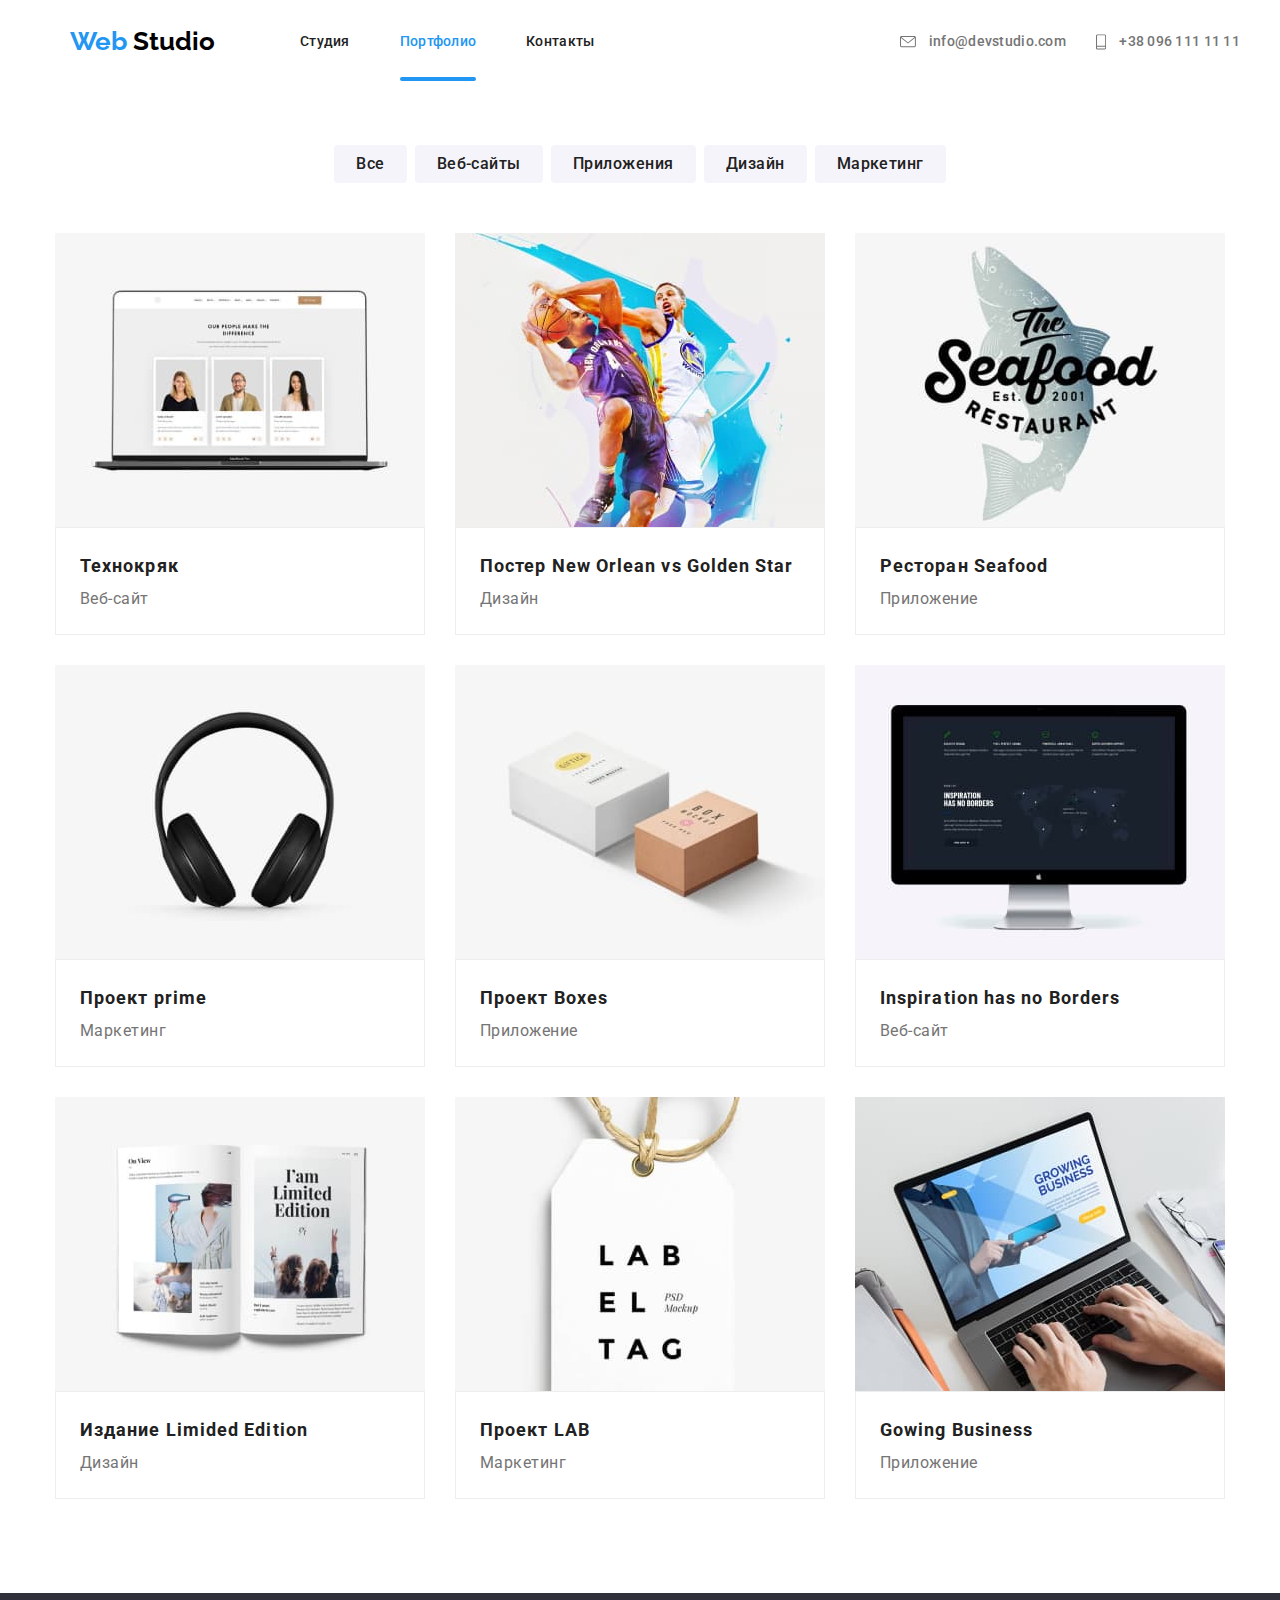
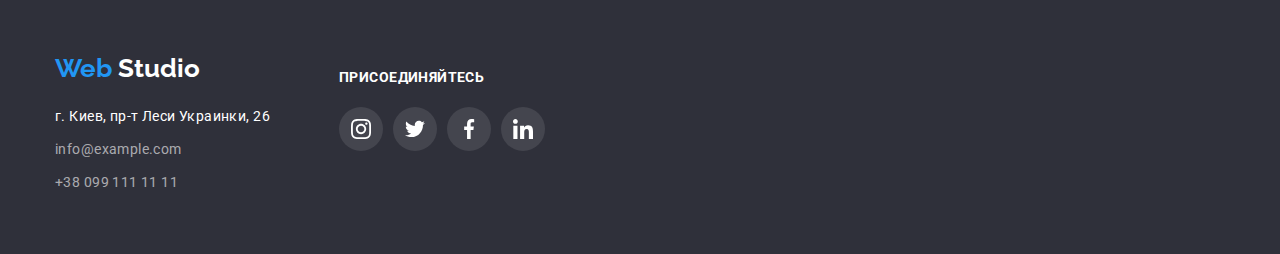
==== portfolio.html @ 4b692ace "1" ====
<!DOCTYPE html>
<html lang="ru">
	<head>
		<meta charset="UTF-8" />
		<meta name="viewport" content="width=device-width, initial-scale=1.0" />
		<meta http-equiv="X-UA-Compatible" content="ie=edge" />
		<link rel="stylesheet" href="./css/normalize.css" />
		<link rel="stylesheet" href="./css/styles.css" />

		<link
			href="https://fonts.googleapis.com/css2?family=Raleway:wght@700&family=Roboto:wght@400;500;700;900&display=swap"
			rel="stylesheet"
		/>
		<link
			rel="stylesheet"
			href="https://cdnjs.cloudflare.com/ajax/libs/modern-normalize/0.7.0/modern-normalize.min.css"
		/>

		<title>Портфолио</title>
	</head>
	<body>
		<header class="page-header">
			<div class="container">
				<nav class="container main-nav">
					<a class="logo" href="./index.html">
						<p>
							<span>Web</span>
							Studio
						</p>
					</a>
					<ul class="site-nav list">
						<li class="item"><a href="./index.html" class="link">Студия</a></li>
						<li class="item current"><a href="./portfolio.html" class="link current">Портфолио</a></li>
						<li class="item"><a href="" class="link">Контакты</a></li>
					</ul>
					<ul class="head-contacts">
						<li class="contacts-item">
							<a href="mailto:info@devstudio.com" class="link-button">
								<svg class="head-contacts-icon" width="16" height="12">
									<use href="./images/symbol-defs.svg#icon-e-mail"></use>
								</svg>
								info@devstudio.com
							</a>
						</li>
						<li class="contacts-item">
							<a href="tel:+380961111111" class="link-button">
								<svg class="head-contacts-icon" width="10" height="16">
									<use href="./images/symbol-defs.svg#icon-smartphone"></use>
								</svg>
								+38 096 111 11 11
							</a>
						</li>
					</ul>
				</nav>
			</div>
		</header>

		<main>
			<section>
				<div class="container">
					<ul class="portfolio-overlay">
						<li class="item"><a href="" class="btn">Все</a></li>
						<li class="item">
							<a href="" class="btn">Веб-сайты</a>
						</li>
						<li class="item"><a href="" class="btn">Приложения</a></li>
						<li class="item"><a href="" class="btn">Дизайн</a></li>
						<li class="item"><a href="" class="btn">Маркетинг</a></li>
					</ul>

					<ul class="portfolio-products">
						<li class="item">
							<a href="" class="products-btn">
								<div class="portfolio-thumb">
									<img
										src="./images/portfolio/imgtechnocrack.jpg"
										class="portfolio-product-pic"
										alt="Технокряк"
										width="370"
									/>

									<p class="portfolio-product-discription">
										Технокряк это современная площадка распространения коронавируса. Компании используют эту платформу
										для цифрового шпионажа и атак на защищённые сервера конкурентов.
									</p>
								</div>
								<div class="portfolio-product-section-1">
									<h2 class="portfolio-product-title">Технокряк</h2>
									<p class="portfolio-product-sort">Веб-сайт</p>
								</div>
							</a>
						</li>
						<li class="item">
							<a href="" class="products-btn">
								<div class="portfolio-thumb">
									<img
										src="./images/portfolio/imgposter-golden-star.jpg"
										class="portfolio-product-pic"
										alt="Постер Голден Стар"
										width="370"
									/>

									<p class="portfolio-product-discription">
										Технокряк это современная площадка распространения коронавируса. Компании используют эту платформу
										для цифрового шпионажа и атак на защищённые сервера конкурентов.
									</p>
								</div>
								<div class="portfolio-product-section-1">
									<h2 class="portfolio-product-title">Постер New Orlean vs Golden Star</h2>
									<p class="portfolio-product-sort">Дизайн</p>
								</div>
							</a>
						</li>
						<li class="item">
							<a href="" class="products-btn">
								<div class="portfolio-thumb">
									<img
										src="./images/portfolio/imgseafood-restaurant.jpg"
										class="portfolio-product-pic"
										alt="Ресторан Сии Фуд"
										width="370"
									/>

									<p class="portfolio-product-discription">
										Технокряк это современная площадка распространения коронавируса. Компании используют эту платформу
										для цифрового шпионажа и атак на защищённые сервера конкурентов.
									</p>
								</div>
								<div class="portfolio-product-section-1">
									<h2 class="portfolio-product-title">Ресторан Seafood</h2>
									<p class="portfolio-product-sort">Приложение</p>
								</div>
							</a>
						</li>
						<li class="item">
							<a href="" class="products-btn">
								<div class="portfolio-thumb">
									<img
										src="./images/portfolio/imgproject-prime.jpg"
										class="portfolio-product-pic"
										alt="Проект Прайм"
										width="370"
									/>

									<p class="portfolio-product-discription">
										Технокряк это современная площадка распространения коронавируса. Компании используют эту платформу
										для цифрового шпионажа и атак на защищённые сервера конкурентов.
									</p>
								</div>
								<div class="portfolio-product-section-1">
									<h2 class="portfolio-product-title">Проект prime</h2>
									<p class="portfolio-product-sort">Маркетинг</p>
								</div>
							</a>
						</li>
						<li class="item">
							<a href="" class="products-btn">
								<div class="portfolio-thumb">
									<img
										src="./images/portfolio/imgproject-boxes.jpg"
										class="portfolio-product-pic"
										alt="Проект Боксез"
										width="370"
									/>

									<p class="portfolio-product-discription">
										Технокряк это современная площадка распространения коронавируса. Компании используют эту платформу
										для цифрового шпионажа и атак на защищённые сервера конкурентов.
									</p>
								</div>
								<div class="portfolio-product-section-1">
									<h2 class="portfolio-product-title">Проект Boxes</h2>
									<p class="portfolio-product-sort">Приложение</p>
								</div>
							</a>
						</li>
						<li class="item">
							<a href="" class="products-btn">
								<div class="portfolio-thumb">
									<img
										src="./images/portfolio/imginspiration-has-no-borders.jpg"
										class="portfolio-product-pic"
										alt=" Проект Вдохновение без границ"
										width="370"
									/>

									<p class="portfolio-product-discription">
										Технокряк это современная площадка распространения коронавируса. Компании используют эту платформу
										для цифрового шпионажа и атак на защищённые сервера конкурентов.
									</p>
								</div>
								<div class="portfolio-product-section-1">
									<h2 class="portfolio-product-title">Inspiration has no Borders</h2>
									<p class="portfolio-product-sort">Веб-сайт</p>
								</div>
							</a>
						</li>
						<li class="item">
							<a href="" class="products-btn">
								<div class="portfolio-thumb">
									<img
										src="./images/portfolio/imgizdanie-limited.jpg"
										class="portfolio-product-pic"
										alt="Издание лимитед"
										width="370"
									/>

									<p class="portfolio-product-discription">
										Технокряк это современная площадка распространения коронавируса. Компании используют эту платформу
										для цифрового шпионажа и атак на защищённые сервера конкурентов.
									</p>
								</div>
								<div class="portfolio-product-section-1">
									<h2 class="portfolio-product-title">Издание Limided Edition</h2>
									<p class="portfolio-product-sort">Дизайн</p>
								</div>
							</a>
						</li>
						<li class="item">
							<a href="" class="products-btn">
								<div class="portfolio-thumb">
									<img
										src="./images/portfolio/imgproject-lab.jpg"
										class="portfolio-product-pic"
										alt="Проект лаб"
										width="370"
									/>

									<p class="portfolio-product-discription">
										Технокряк это современная площадка распространения коронавируса. Компании используют эту платформу
										для цифрового шпионажа и атак на защищённые сервера конкурентов.
									</p>
								</div>
								<div class="portfolio-product-section-1">
									<h2 class="portfolio-product-title">Проект LAB</h2>
									<p class="portfolio-product-sort">Маркетинг</p>
								</div>
							</a>
						</li>
						<li class="item">
							<a href="" class="products-btn">
								<div class="portfolio-thumb">
									<img
										src="./images/portfolio/imggrowing-business.jpg"
										class="portfolio-product-pic"
										alt="Приложение Гроуинг бизнес "
										width="370"
									/>

									<p class="portfolio-product-discription">
										Технокряк это современная площадка распространения коронавируса. Компании используют эту платформу
										для цифрового шпионажа и атак на защищённые сервера конкурентов.
									</p>
								</div>
								<div class="portfolio-product-section-1">
									<h2 class="portfolio-product-title">Gowing Business</h2>
									<p class="portfolio-product-sort">Приложение</p>
								</div>
							</a>
						</li>
					</ul>
				</div>
			</section>
		</main>

		<footer class="container-footer">
			<div class="container">
				<div class="footer-block-one">
					<a class="logo-2" href="./index.html">
						<p>
							<span>Web</span>
							Studio
						</p>
					</a>
					<address class="footer-contacts">
						<span>г. Киев, пр-т Леси Украинки, 26</span>
						<ul class="contacts-list">
							<li class="item">
								<a href="mailto:info@example.com">info@example.com</a>
							</li>
							<li class="item">
								<a href="tel:+380991111111">+38 099 111 11 11</a>
							</li>
						</ul>
					</address>
				</div>
				<div class="footer-block-two">
					<b class="join-us">Присоединяйтесь</b>
					<ul class="join-us-list">
						<li class="footer-social-icon-item">
							<a href="#" class="footer-social-button">
								<svg class="footer-social-icon" width="20" height="20">
									<use href="./images/symbol-defs.svg#icon-instagram-1"></use>
								</svg>
							</a>
						</li>
						<li class="footer-social-icon-item">
							<a href="#" class="footer-social-button">
								<svg class="footer-social-icon" width="20" height="20">
									<use href="./images/symbol-defs.svg#icon-twitter-1"></use>
								</svg>
							</a>
						</li>
						<li class="footer-social-icon-item">
							<a href="#" class="footer-social-button">
								<svg class="footer-social-icon" width="20" height="20">
									<use href="./images/symbol-defs.svg#icon-facebook-1"></use>
								</svg>
							</a>
						</li>
						<li class="footer-social-icon-item">
							<a href="#" class="footer-social-button">
								<svg class="footer-social-icon" width="20" height="20">
									<use href="./images/symbol-defs.svg#icon-linkedin-1"></use>
								</svg>
							</a>
						</li>
					</ul>
				</div>
				<!--
						<div class="footer-block-three">
							<div class="footer-header">Подпишитесь на рассылку</div>
							<a href="" class="footer-button">Подписаться</a>
						</div>
						--></div>
		</footer>
	</body>
</html>
---- css/styles.css ----
:root {
	--primary-text-color: rgba(0, 0, 0, 0.8);
	--title-text-color: #000000;
	--accent-color: #18a0fb;
	--primary-white-color: #ffffff;
}
body {
	background-color: var(--primary-white-color);
	color: var(--primary-text-color);
	font-family: Roboto, sans-serif;
}

html {
	box-sizing: border-box;
}

*,
*::before,
*::after {
	box-sizing: inherit;
}
a:focus {
	outline: 1px solid #2196f3;
}

.container {
	width: 1200px;
	margin-left: auto;
	margin-right: auto;
	padding-left: 15px;
	padding-right: 15px;
}
h1 {
	margin-block-start: 0em;
	margin-block-end: 0em;
}
h2 {
	margin-block-start: 0em;
	margin-block-end: 0em;
}
h3 {
	margin-block-start: 0em;
	margin-block-end: 0em;
}
li {
	list-style: none;
}
ul {
	padding-inline-start: 0px;
	margin-block-start: 0em;
	margin-block-end: 0em;
}
p {
	margin-block-start: 0em;
	margin-block-end: 0em;
}

.page-header {
	margin-left: auto;
	margin-right: auto;
}
.page-header .main-nav {
	display: flex;

	align-items: center;
}
.logo {
	font-family: raleway, sans-serif;
	font-weight: 700;
	font-size: 26px;
	line-height: 31px;
	text-decoration: none;
}

.logo span {
	color: #2196f3;
}
.logo p {
	color: #000;
}
.logo span:visited {
	color: #212121;
}
.logo p:visited {
	color: #000;
}
.site-nav {
	display: flex;
	margin-left: 85px;
}
.site-nav .site-nav-list {
	display: flex;
	justify-content: flex-start;
}

.site-nav .item:not(:last-child) {
	margin-right: 50px;
}

.site-nav .link {
	display: block;
	padding-top: 32px;
	padding-bottom: 32px;

	font-family: roboto, sans-serif;
	font-weight: 500;
	font-size: 14px;
	line-height: 16px;
	letter-spacing: 0.02em;
	text-decoration: none;

	color: #212121;

	transition: color 250ms cubic-bezier(0.4, 0, 0.2, 1);
}
.site-nav .link.current {
	position: relative;
	color: #2196f3;
}
.site-nav .link.current::after {
	position: absolute;
	content: "";
	display: block;
	width: 100%;
	height: 4px;
	border-radius: 2px;
	background-color: #2196f3;
	bottom: 0;
}
.site-nav a:hover {
	color: #2196f3;
}
.site-nav a:focus {
	color: #2196f3;
}

.head-contacts {
	display: inline-flex;

	padding-top: 32px;
	padding-bottom: 32px;
	margin-left: auto;
}

.head-contacts-icon {
	display: inline-flex;
	vertical-align: middle;

	margin-right: 10px;

	fill: #757575;
}

.head-contacts .contacts-item + .contacts-item {
	margin-left: 30px;
}
.head-contacts a {
	font-family: roboto, sans-serif;
	font-weight: 500;
	font-size: 14px;
	line-height: 16px;
	letter-spacing: 0.02em;
	color: #757575;
	text-decoration: none;
	transition: color 250ms cubic-bezier(0.4, 0, 0.2, 1);
}
.head-contacts a:visited {
	color: #757575;
}
.head-contacts a:focus {
	color: #2196f3;
}

.head-contacts a:hover {
	color: #2196f3;
}
.link-button:hover .head-contacts-icon {
	fill: #2196f3;
}
.link-button:focus .head-contacts-icon {
	fill: #2196f3;
}

.site-overlay {
	max-width: 1600px;
	height: 600px;
	margin-left: auto;
	margin-right: auto;
	padding-top: 200px;
	padding-bottom: 200px;

	text-align: center;

	background: rgba(47, 48, 58, 0.8);
	background-image: linear-gradient(to right, rgba(47, 48, 58, 0.4), rgba(47, 48, 58, 0.4)),
		url("../images/overlay/overlay-bg.jpg");
	background-repeat: no-repeat;
	background-size: cover;
	background-position: center;
}
.site-overlay .site-overlay-title {
	line-height: 60px;

	text-align: center;
	font-family: roboto, sans-serif;
	font-style: normal;
	font-weight: 900;
	font-size: 44px;
	letter-spacing: 0.06em;
	text-transform: uppercase;

	color: #ffffff;
}
.overlay-button {
	display: inline-block;
	text-decoration: none;
	border-style: none;
	width: 200px;
	height: 50px;
	margin-top: 30px;

	font-family: roboto, sans-serif;
	font-style: normal;
	font-weight: bold;
	font-size: 16px;

	letter-spacing: 0.06em;
	color: #ffffff;

	background: #2196f3;
	box-shadow: 0px 4px 4px rgba(0, 0, 0, 0.15);
	border-radius: 4px;
	transition: color 250ms cubic-bezier(0.4, 0, 0.2, 1);
}

.overlay-button:hover,
.overlay-button:focus {
	outline: 1px solid #2196f3;
	color: #212121;
}
.feature-section {
	padding-top: 94px;
}
.feature-list {
	display: flex;
	flex-wrap: wrap;
}
.feature-list .item::before {
	display: block;
	content: " ";
	height: 120px;
	margin-bottom: 30px;

	background: #f5f4fa;
	border-radius: 4px;
	background-position: center;
	background-size: auto;
	background-repeat: no-repeat;
}
.feature-list .icon-antenna::before {
	background-image: url("../images/icons/antenna.svg");
}
.feature-list .icon-clock::before {
	background-image: url("../images/icons/clock.svg");
}
.feature-list .icon-diagram::before {
	background-image: url("../images/icons/diagram.svg");
}
.feature-list .icon-astronaut::before {
	background-image: url("../images/icons/astronaut.svg");
}
.feature-list-name {
	width: 270px;
	height: 16px;

	font-family: Roboto;
	font-style: normal;
	font-weight: bold;
	font-size: 14px;
	line-height: 16px;
	letter-spacing: 0.03em;
	text-transform: uppercase;

	color: #212121;
}
.feature-list .feature-img {
	margin-bottom: 30px;
}
.feature-list .item {
	width: 270px;
}
.feature-list .item:not(:last-child) {
	margin-right: 30px;
}
.feature-list .description {
	margin-top: 10px;

	margin-bottom: 0px;
	font-family: roboto, sans-serif;
	font-style: normal;
	font-weight: normal;
	font-size: 14px;
	line-height: 24px;

	letter-spacing: 0.03em;

	color: #757575;
}
.feature-list img {
	width: 270px;
	height: 120px;

	background: #f5f4fa;
	border-radius: 4px;
}
.portfolio-overlay {
	display: flex;
	flex-wrap: wrap;
	justify-content: center;
	padding-top: 63px;
	padding-bottom: 50px;
}
.portfolio-overlay .item:not(:last-child) {
	margin-right: 8px;
}
.portfolio-overlay .btn {
	display: inline-block;

	padding: 6px 22px;
	border-radius: 4px;

	background: #f5f4fa;

	text-decoration: none;
	font-family: Roboto;
	font-style: normal;
	font-weight: 500;
	font-size: 16px;
	line-height: 26px;

	text-align: center;
	letter-spacing: 0.03em;
	color: #212121;
	transition: color 250ms cubic-bezier(0.4, 0, 0.2, 1), background-color 250ms cubic-bezier(0.4, 0, 0.2, 1);
}

.portfolio-overlay .btn:hover {
	text-decoration: none;
	background: #2196f3;

	box-shadow: 0px 3px 1px rgba(0, 0, 0, 0.1), 0px 1px 2px rgba(0, 0, 0, 0.08), 0px 2px 2px rgba(0, 0, 0, 0.12);
	color: #ffffff;
}
.portfolio-overlay .btn:focus {
	text-decoration: none;
	background: #2196f3;

	box-shadow: 0px 3px 1px rgba(0, 0, 0, 0.1), 0px 1px 2px rgba(0, 0, 0, 0.08), 0px 2px 2px rgba(0, 0, 0, 0.12);
	color: #ffffff;
}

.site-features h3 {
	font-family: roboto, sans-serif;

	font-weight: bold;
	font-size: 14px;
	line-height: 16px;
	letter-spacing: 0.03em;
	text-transform: uppercase;

	color: #212121;
}
.site-features p {
	font-family: roboto, sans-serif;

	font-size: 14px;
	line-height: 24px;

	letter-spacing: 0.03em;

	color: #757575;
}
.what-we-do {
	padding-top: 94px;
	padding-bottom: 94px;
}
.what-we-do-list {
	display: flex;
	flex-wrap: wrap;
}
.what-we-do-list .item {
	width: 370px;
}
.what-we-do-list .item:not(:last-child) {
	margin-right: 30px;
}
.what-we-do .section-title {
	font-family: roboto, sans-serif;
	margin-top: 0px;
	margin-bottom: 0px;
	margin-bottom: 50px;
	font-weight: bold;
	font-size: 36px;
	line-height: 42px;
	text-align: center;
	letter-spacing: 0.03em;

	color: #212121;
}
.what-we-do .what-we-do-img {
	margin-bottom: -3px;
}
.list-title {
	position: absolute;
	width: 370px;

	bottom: 0;
	left: 50%;
	transform: translatex(-50%);
	padding-top: 27px;
	padding-bottom: 27px;
	background: rgba(47, 48, 58, 0.8);

	font-family: roboto, sans-serif;
	margin-block-start: 0px;
	margin-block-end: 0px;
	font-style: normal;
	font-weight: bold;
	font-size: 14px;

	text-align: center;
	letter-spacing: 0.03em;
	text-transform: uppercase;
	color: #ffffff;
}
.what-we-do-card {
	position: relative;
}
.site-our-team {
	margin-left: auto;
	margin-right: auto;

	padding-top: 94px;
	padding-bottom: 94px;
	background: #f5f4fa;
}
.site-our-team .our-team-title {
	font-family: roboto, sans-serif;
	margin-bottom: 50px;

	font-style: normal;
	font-weight: bold;
	font-size: 36px;
	line-height: 42px;
	text-align: center;
	letter-spacing: 0.03em;

	color: #212121;
}
.our-team-list {
	display: flex;
	flex-wrap: wrap;
}
.our-team-list .item {
	width: 270px;
	background: #ffffff;

	box-shadow: 0px 1px 3px rgba(0, 0, 0, 0.12), 0px 1px 1px rgba(0, 0, 0, 0.14), 0px 2px 1px rgba(0, 0, 0, 0.2);
	border-radius: 0px 0px 4px 4px;
}
.our-team-list .item:not(:last-child) {
	margin-right: 30px;
}
.teammate-photo {
	margin-bottom: -3px;
}
.site-our-team .teammate-name {
	margin-top: 30px;
	margin-bottom: 10px;
	font-family: roboto, sans-serif;
	font-style: normal;
	font-weight: 500;
	font-size: 16px;

	text-align: center;
	letter-spacing: 0.03em;

	color: #212121;
}
.site-our-team .teammate-role {
	font-family: roboto, sans-serif;
	margin-bottom: 16px;
	font-style: normal;
	font-weight: normal;
	font-size: 16px;
	line-height: 19px;

	text-align: center;
	letter-spacing: 0.03em;

	color: #757575;
}
.social-network-list {
	display: flex;
	justify-content: center;
	margin-bottom: 30px;
}
.social-icon-item:not(:last-child) {
	margin-right: 10px;
}
.social-icon-button {
	display: inline-flex;
	justify-content: center;
	align-items: center;
	width: 44px;
	height: 44px;
	background: #fff;
	fill: #afb1b8;
	border-radius: 50%;
	transition: background-color 250ms cubic-bezier(0.4, 0, 0.2, 1);
}

.social-icon {
	transition: fill 250ms cubic-bezier(0.4, 0, 0.2, 1);
}

.social-icon-button:hover {
	background: #2196f3;
}
.social-icon-button:focus {
	background: #2196f3;
}

.social-icon-button:hover .social-icon {
	fill: #fff;
}
.social-icon-button:focus .social-icon {
	fill: #fff;
}
.site-our-clients {
	padding-top: 94px;
	padding-bottom: 94px;
}
.our-clients-list {
	display: flex;
	justify-content: center;
}
.client-button {
	box-sizing: border-box;
	border: 1px solid;
	border-radius: 4px;
	border-color: #afb1b8;
	transition: border-color 250ms cubic-bezier(0.4, 0, 0.2, 1), fill 250ms cubic-bezier(0.4, 0, 0.2, 1);
}
.client-item:not(:last-child) {
	margin-right: 30px;
}
.client-item :focus {
	border-color: #2196f3;
}
.client-item :hover {
	border-color: #2196f3;
}
.client-button:hover {
	fill: #2196f3;
}
.client-button:focus {
	fill: #2196f3;
}
.client-button {
	display: inline-flex;
	justify-content: center;
	align-items: center;
	fill: #afb1b8;
	width: 170px;
	height: 90px;
}

.site-our-clients .our-clients-title {
	font-family: raleway, sans-serif;
	margin-bottom: 50px;
	font-style: normal;
	font-weight: bold;
	font-size: 36px;
	line-height: 42px;
	text-align: center;
	letter-spacing: 0.03em;

	color: #212121;
}

.container-footer {
	background: #2f303a;
}
.container-footer .container {
	display: flex;

	padding-bottom: 60px;
}
.footer-block-one {
	margin-right: 69px;
	margin-top: 60px;
}
.footer-block-two {
	margin-right: 94px;
	margin-top: 75px;
}
.container-footer .logo-2 {
	display: flex;
	font-family: raleway, sans-serif;
	font-weight: 700;
	font-size: 26px;
	line-height: 31px;
	text-decoration: none;
}
.logo-2 span {
	color: #2196f3;
}
.logo-2 p {
	color: #ffffff;
}
.logo-2 span:visited {
	color: #212121;
}
.logo-2 p:visited {
	color: #000;
}
.footer-contacts {
	margin-top: 20px;
}

.footer-contacts span {
	font-family: roboto, sans-serif;
	font-size: 14px;
	line-height: 24px;
	letter-spacing: 0.03em;
	color: #ffffff;
	text-decoration: none;
	font-style: normal;
}
.contacts-list .item {
	margin-top: 9px;
}
.footer-contacts a {
	font-family: roboto, sans-serif;
	font-size: 14px;
	line-height: 24px;
	letter-spacing: 0.03em;
	text-decoration: none;
	font-style: normal;
	color: rgba(255, 255, 255, 0.6);
}
.container-footer .footer-button {
	margin-top: 20px;
	text-decoration: none;

	width: 200px;
	height: 50px;

	background: #2196f3;
	box-shadow: 0px 4px 4px rgba(0, 0, 0, 0.15);
	border-radius: 4px;

	font-family: Roboto;
	font-style: normal;
	font-weight: bold;
	font-size: 16px;
	line-height: 45px;

	align-items: center;
	text-align: center;
	letter-spacing: 0.06em;

	color: #ffffff;
}

.container-footer .footer-header {
	width: 219px;
	height: 16px;

	font-family: Roboto;
	font-style: normal;
	font-weight: bold;
	font-size: 14px;
	line-height: 16px;
	letter-spacing: 0.03em;
	text-transform: uppercase;

	color: #ffffff;
}
.join-us {
	font-family: roboto, sans-serif;
	font-style: normal;
	font-weight: bold;
	font-size: 14px;
	line-height: 16px;
	letter-spacing: 0.03em;
	text-transform: uppercase;

	color: #ffffff;
}
.join-us-list {
	display: flex;

	margin-top: 20px;
}
.join-us-list {
	display: flex;
	justify-content: center;
	margin-bottom: 30px;
}
.footer-social-icon-item:not(:last-child) {
	margin-right: 10px;
}
.footer-social-button {
	display: inline-flex;
	justify-content: center;
	align-items: center;
	width: 44px;
	height: 44px;
	background: rgba(255, 255, 255, 0.1);
	transition: background-color 250ms cubic-bezier(0.4, 0, 0.2, 1);
	fill: #fff;
	border-radius: 50%;
}
.footer-social-button:hover {
	background: #2196f3;
}
.footer-social-button:focus {
	background: #2196f3;
}

.footer-social-button:hover .footer-social-icon {
	fill: #fff;
}
.footer-social-button:focus .footer-social-icon {
	fill: #fff;
}
.portfolio-products {
	display: flex;
	flex-wrap: wrap;
	padding-bottom: 94px;
}
.portfolio-product-section-1 {
	border: 1px solid #eeeeee;
}
.portfolio-products .products-btn {
	display: inline-block;
	text-decoration: none;
}
.portfolio-product-pic {
	display: block;
}
.portfolio-product-section-1 {
	padding-left: 24px;
	padding-top: 20px;
	padding-bottom: 20px;
}

.portfolio-products .item {
	background: #ffffff;

	width: 370px;
}
.portfolio-products .item:not(:nth-last-child(-n + 3)) {
	margin-bottom: 30px;
}
.portfolio-products .item:not(:nth-child(3n)) {
	margin-right: 30px;
}

.portfolio-products .portfolio-product-title {
	width: 322px;
	margin-top: 0px;
	font-family: roboto, sans-serif;

	font-weight: bold;
	font-size: 18px;
	line-height: 36px;

	letter-spacing: 0.06em;

	color: #212121;
}
.portfolio-products .portfolio-product-sort {
	height: 30px;
	margin-top: 0px;
	font-family: roboto, sans-serif;
	font-size: 16px;
	line-height: 30px;
	font-style: normal;
	font-weight: normal;
	letter-spacing: 0.03em;

	color: #757575;
}

.portfolio-product-discription {
	position: absolute;

	top: 50%;
	left: 50%;

	transform: translate(-50%, 100%);

	width: 322px;
	height: 168px;
	margin-top: 0px;
	margin-bottom: 0px;
	font-family: Roboto;
	font-style: normal;
	font-weight: normal;
	font-size: 18px;
	line-height: 28px;

	letter-spacing: 0.03em;

	color: #ffffff;
	transition: transform 250ms cubic-bezier(0.4, 0, 0.2, 1);
}
.products-btn {
	transition: box-shadow 250ms cubic-bezier(0.4, 0, 0.2, 1);
}
.products-btn:hover {
	opacity: 1;
	box-shadow: 0px 1px 1px rgba(0, 0, 0, 0.12), 0px 4px 4px rgba(0, 0, 0, 0.06), 1px 4px 6px rgba(0, 0, 0, 0.16);
}
.products-btn:hover,
.products-btn:focus .portfolio-product-discription {
	position: absolute;
	transform: translate(-50%, -50%);
	opacity: 1;
}

.portfolio-thumb {
	position: relative;
	overflow: hidden;
}
.portfolio-thumb::before {
	display: inline-block;
	position: absolute;
	content: "";
	width: 100%;
	height: 100%;
	background: rgba(33, 150, 243, 0.9);

	transform: translatey(100%);
	transition: transform 250ms cubic-bezier(0.4, 0, 0.2, 1);
}

.products-btn:hover,
.products-btn:focus .portfolio-thumb::before {
	transform: translatey(0%);
	opacity: 1;
	transition: transform 250ms cubic-bezier(0.4, 0, 0.2, 1);
}
.backdrop.is-hidden {
	opacity: 0;
	pointer-events: none;
}
.backdrop {
	position: fixed;
	top: 0;
	left: 0;
	width: 100%;
	height: 100%;
	opacity: 1;
	transition: opacity 250ms cubic-bezier(0.4, 0, 0.2, 1);

	background: rgba(0, 0, 0, 0.2);
}
.modal {
	position: absolute;
	top: 50%;
	left: 50%;
	transform: translate(-50%, -50%);

	min-width: 528px;
	min-height: 581px;
	padding: 15px;

	background-color: #fff;
	position: absolute;
}
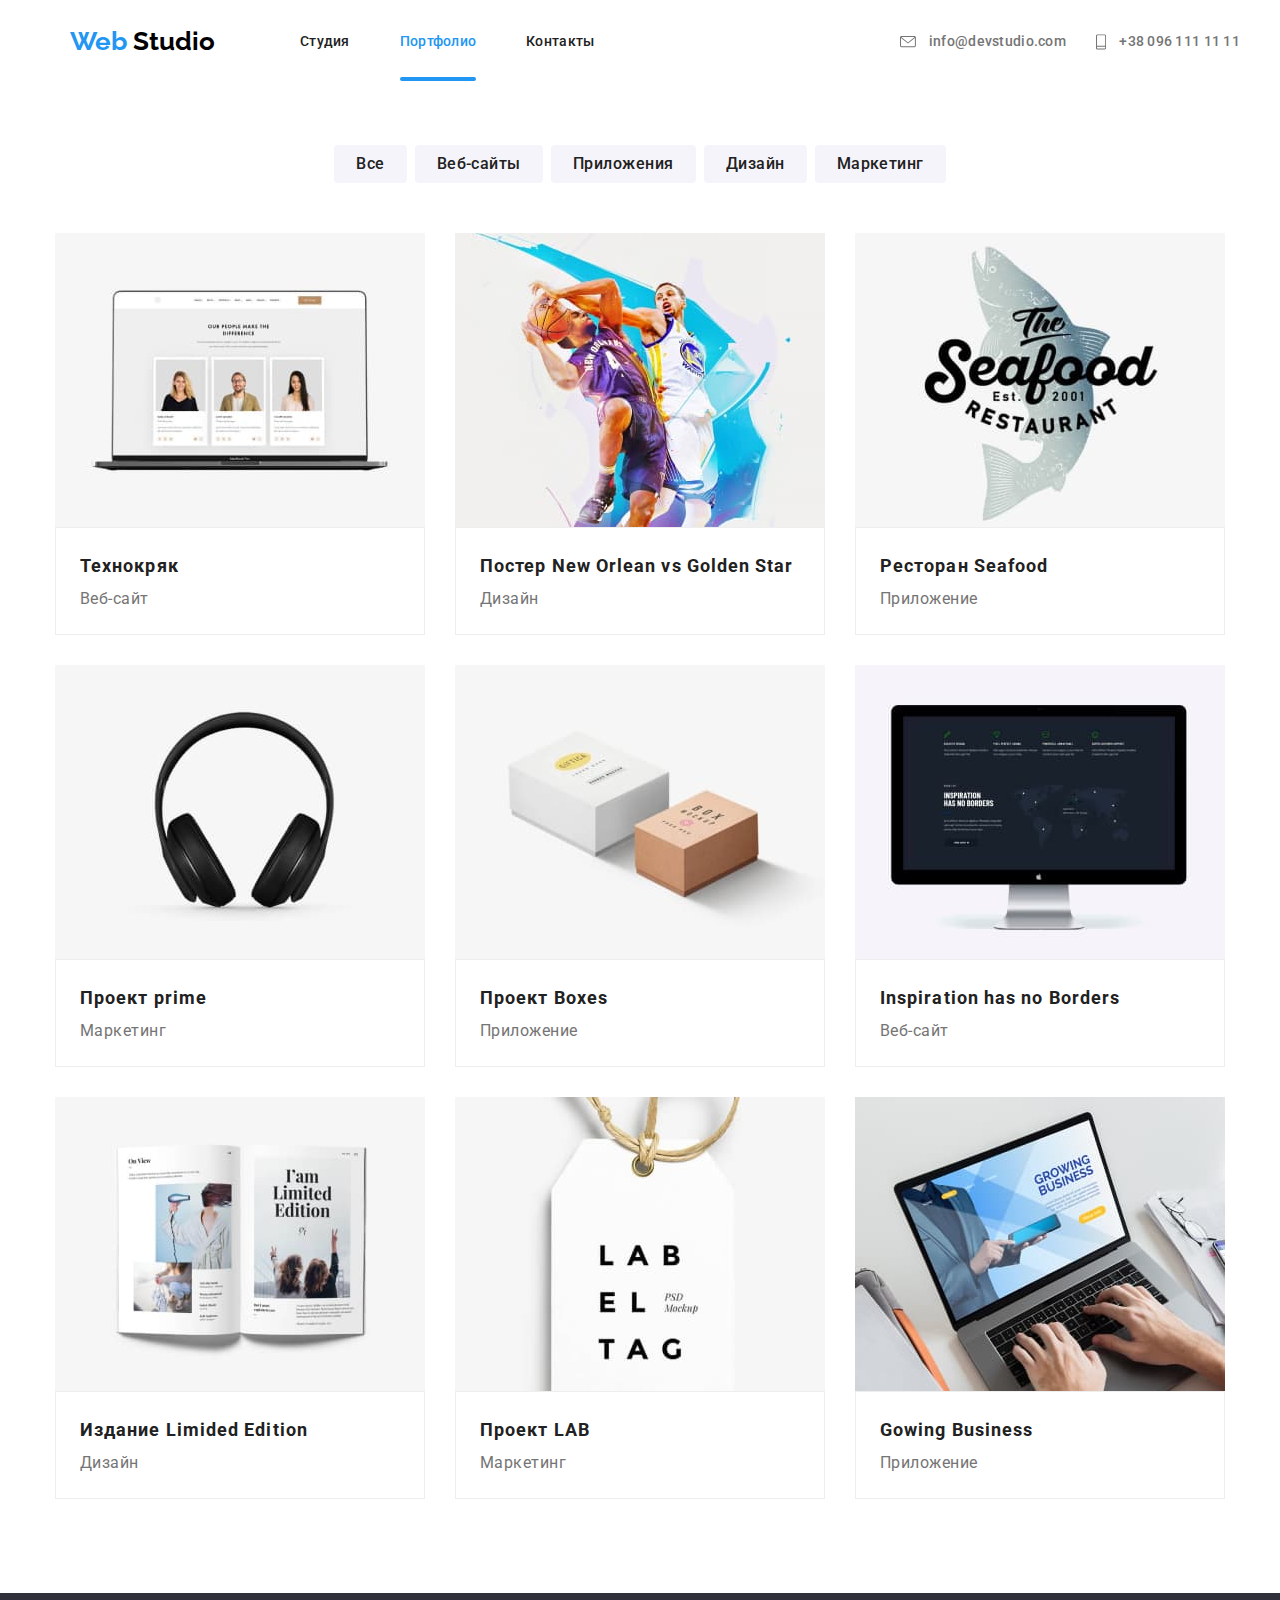
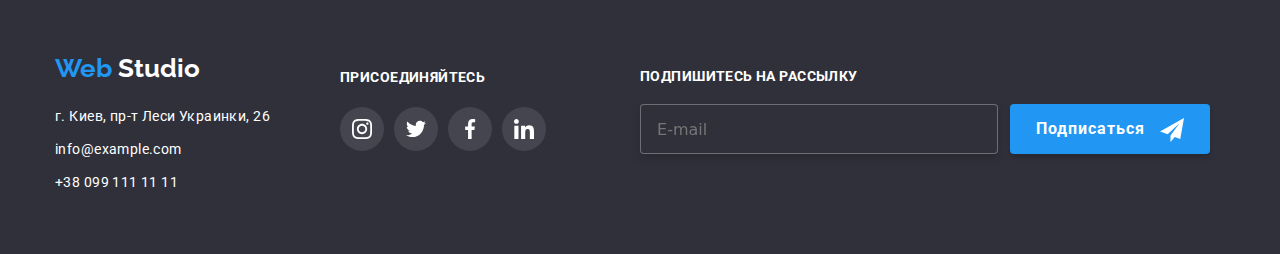
==== commit 9afb84da: "Правки футер" ====
--- a/portfolio.html
+++ b/portfolio.html
@@ -317,12 +317,22 @@
 						</li>
 					</ul>
 				</div>
-				<!--
-						<div class="footer-block-three">
-							<div class="footer-header">Подпишитесь на рассылку</div>
-							<a href="" class="footer-button">Подписаться</a>
+
+				<div class="footer-block-three">
+					<form class="footer-submit-form">
+						<div class="footer-submit-input">
+							<label for="mail" class="footer-header">Подпишитесь на рассылку</label>
+							<input type="email" name="email" id="mail" placeholder="E-mail" />
 						</div>
-						--></div>
+						<button type="submit" class="footer-button">
+							Подписаться
+							<svg class="footer-button-icon" width="24" height="24">
+								<use href="./images/symbol-defs.svg#icon-icon-send"></use>
+							</svg>
+						</button>
+					</form>
+				</div>
+			</div>
 		</footer>
 	</body>
 </html>
--- a/css/styles.css
+++ b/css/styles.css
@@ -598,12 +598,87 @@
 	padding-bottom: 60px;
 }
 .footer-block-one {
-	margin-right: 69px;
+	margin-right: 70px;
 	margin-top: 60px;
 }
 .footer-block-two {
 	margin-right: 94px;
 	margin-top: 75px;
+}
+.footer-block-three {
+	margin-top: 75px;
+}
+.footer-header {
+	width: 219px;
+	height: 16px;
+	margin-bottom: 20px;
+	font-family: Roboto;
+	font-style: normal;
+	font-weight: bold;
+	font-size: 14px;
+	line-height: 16px;
+	letter-spacing: 0.03em;
+	text-transform: uppercase;
+
+	color: #ffffff;
+}
+.footer-submit-form {
+	display: flex;
+}
+.footer-submit-input {
+	display: flex;
+	flex-direction: column;
+}
+.footer-submit-input input {
+	width: 358px;
+	height: 50px;
+	padding: 16px;
+
+	border: 1px solid rgba(255, 255, 255, 0.3);
+	box-sizing: border-box;
+	filter: drop-shadow(0px 4px 4px rgba(0, 0, 0, 0.15));
+	border-radius: 4px;
+	background: #2f303a;
+}
+
+.footer-button {
+	display: inline-block;
+	text-align: center;
+
+	border-style: none;
+	width: 200px;
+	height: 50px;
+	margin-top: 36px;
+	margin-left: 12px;
+
+	font-family: Roboto;
+	text-decoration: none;
+	font-style: normal;
+	font-weight: bold;
+	font-size: 16px;
+	line-height: 30px;
+
+	letter-spacing: 0.06em;
+
+	color: #ffffff;
+
+	background: #2196f3;
+	box-shadow: 0px 4px 4px rgba(0, 0, 0, 0.15);
+	border-radius: 4px;
+	transition: color 250ms cubic-bezier(0.4, 0, 0.2, 1);
+}
+.footer-button:hover,
+.footer-button:focus {
+	outline: 1px solid #2196f3;
+}
+
+.footer-button-icon {
+	display: inline-flex;
+	vertical-align: middle;
+
+	margin-left: 10px;
+
+	fill: #757575;
 }
 .container-footer .logo-2 {
 	display: flex;
@@ -649,42 +724,6 @@
 	text-decoration: none;
 	font-style: normal;
 	color: rgba(255, 255, 255, 0.6);
-}
-.container-footer .footer-button {
-	margin-top: 20px;
-	text-decoration: none;
-
-	width: 200px;
-	height: 50px;
-
-	background: #2196f3;
-	box-shadow: 0px 4px 4px rgba(0, 0, 0, 0.15);
-	border-radius: 4px;
-
-	font-family: Roboto;
-	font-style: normal;
-	font-weight: bold;
-	font-size: 16px;
-	line-height: 45px;
-
-	align-items: center;
-	text-align: center;
-	letter-spacing: 0.06em;
-
-	color: #ffffff;
-}
-
-.container-footer .footer-header {
-	width: 219px;
-	height: 16px;
-
-	font-family: Roboto;
-	font-style: normal;
-	font-weight: bold;
-	font-size: 14px;
-	line-height: 16px;
-	letter-spacing: 0.03em;
-	text-transform: uppercase;
 
 	color: #ffffff;
 }
